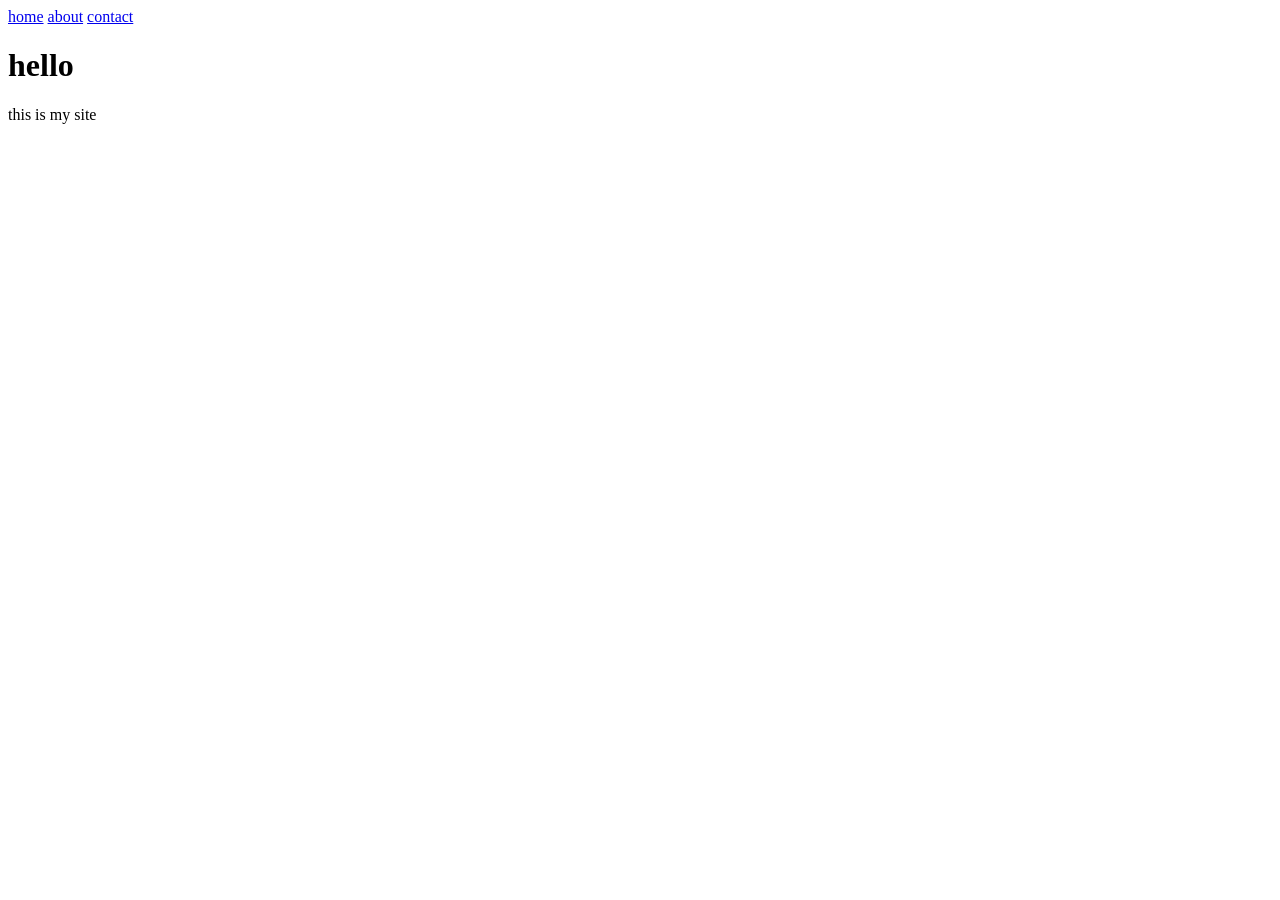
==== index.html @ ae090943 "Create index.html" ====
<!DOCTYPE html>
<html lang="en">
<head>
  <meta charset="UTF-8" />
  <meta name="viewport" content="width=device-width, initial-scale=1.0" />
  <title>My Site</title>
  <link rel="stylesheet" href="style.css" />
</head>
<body>
  <header>
    <nav>
      <a href="./index.html">home</a>
      <a href="./about.html">about</a>
      <a href="./contact.html">contact</a>
    </nav>
  </header>

  <main>
    <h1>hello</h1>
    <p>this is my site</p>
  </main>
</body>
</html>
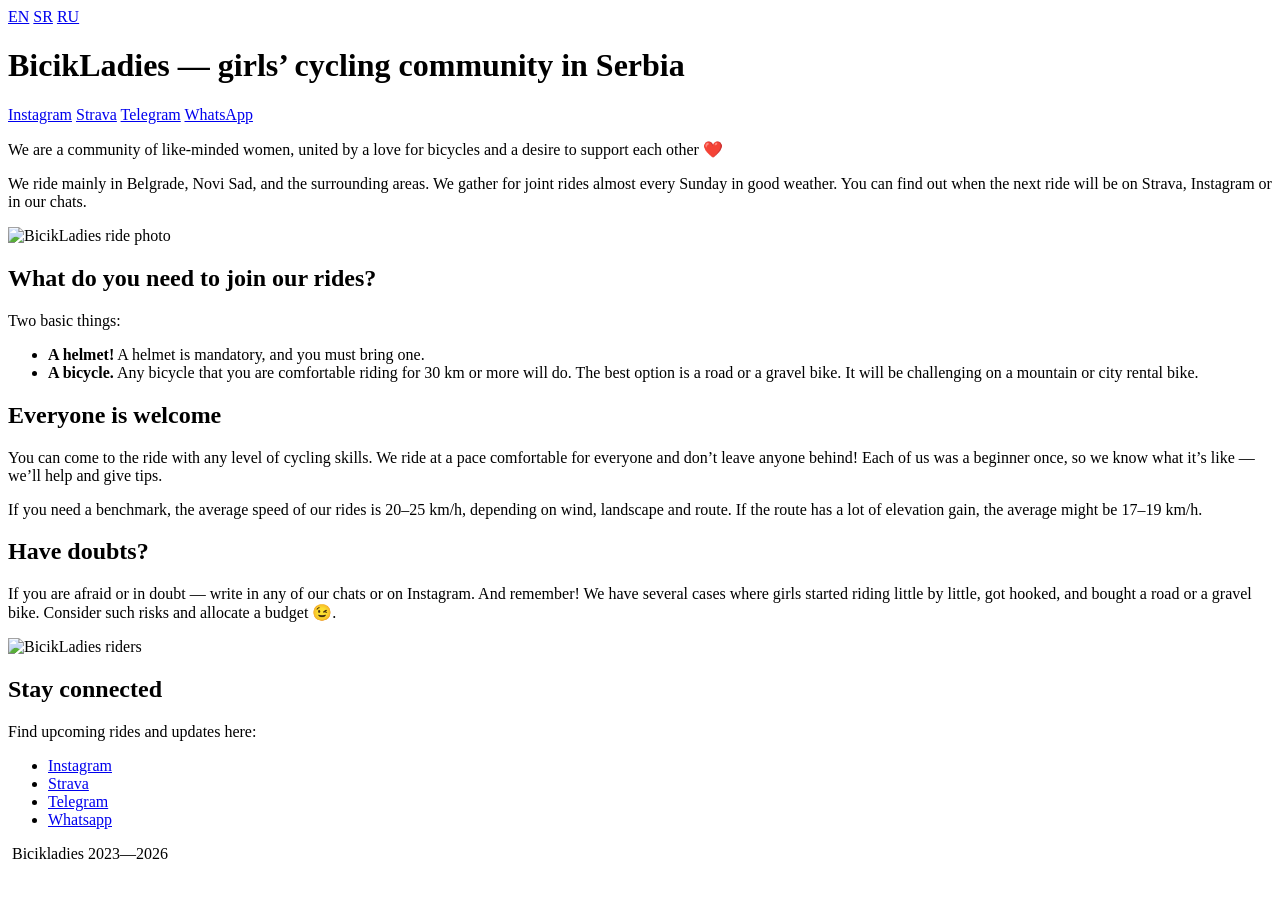
==== commit 6e392979: "Update index.html" ====
--- a/index.html
+++ b/index.html
@@ -3,21 +3,123 @@
 <head>
   <meta charset="UTF-8" />
   <meta name="viewport" content="width=device-width, initial-scale=1.0" />
-  <title>My Site</title>
-  <link rel="stylesheet" href="style.css" />
+  <title>Bicikladies — girls cycling community in Serbia</title>
+  <link rel="stylesheet" href="style_updated.css" />
 </head>
 <body>
-  <header>
-    <nav>
-      <a href="./index.html">home</a>
-      <a href="./about.html">about</a>
-      <a href="./contact.html">contact</a>
-    </nav>
-  </header>
+  <div class="site-shell">
+    <div class="page">
+      <div class="top-bar">
+  <div class="lang-switch">
+    <a href="#">EN</a>
+    <a href="#">SR</a>
+    <a href="#">RU</a>
+  </div>
+</div>
+      <div class="hero-top">
+        <h1>
+          BicikLadies — girls’ cycling community in Serbia
+        </h1>
+      </div>
 
-  <main>
-    <h1>hello</h1>
-    <p>this is my site</p>
-  </main>
+      <nav class="social-bar" aria-label="Social links">
+        <a href="https://www.instagram.com/" target="_blank" rel="noopener">Instagram</a>
+        <a href="https://strava.com/" target="_blank" rel="noopener">Strava</a>
+        <a href="https://telegram.org/" target="_blank" rel="noopener">Telegram</a>
+        <a href="https://chat.whatsapp.com/" target="_blank" rel="noopener">WhatsApp</a>
+      </nav>
+
+      <section class="content-block intro-grid">
+        <div class="intro-copy">
+          <p class="lead">
+            We are a community of like-minded women, united by a love for bicycles
+            and a desire to support each other ❤️
+          </p>
+          <p>
+            We ride mainly in Belgrade, Novi&nbsp;Sad, and the surrounding areas. We
+            gather for joint rides almost every Sunday in good weather. You can find
+            out when the next ride will be on Strava, Instagram or in our chats.
+          </p>
+        </div>
+
+        <div class="image-stack" aria-label="BicikLadies photos">
+          <img
+            src="https://bicikladies.notion.site/image/attachment%3Acf7b9eba-281f-4e4b-9120-daaa5ef73f52%3A240908_364.jpg?table=block&id=18e258d0-adf7-803c-8dce-f926b3d8a2f4&spaceId=b05e53b5-fd3f-46c0-882f-3cbda869dce5&width=1410&userId=&cache=v2"
+            alt="BicikLadies ride photo"
+          />
+        </div>
+      </section>
+
+      <section class="content-block card-section">
+        <div class="section-heading">
+          <h2>What do you need to join our rides?</h2>
+          <p>Two basic things:</p>
+        </div>
+
+        <ul class="feature-list">
+          <li class="feature-card">
+            <strong>A helmet!</strong> A helmet is mandatory, and you must bring
+            one.
+          </li>
+          <li class="feature-card">
+            <strong>A bicycle.</strong> Any bicycle that you are comfortable
+            riding for 30&nbsp;km or more will do. The best option is a road or a
+            gravel bike. It will be challenging on a mountain or city rental bike.
+          </li>
+        </ul>
+      </section>
+
+      <section class="content-block text-card">
+        <h2>Everyone is welcome</h2>
+        <p>
+          You can come to the ride with any level of cycling skills. We ride at
+          a pace comfortable for everyone and don’t leave anyone behind! Each of
+          us was a beginner once, so we know what it’s like — we’ll help and give
+          tips.
+        </p>
+        <p>
+          If you need a benchmark, the average speed of our rides is 20–25&nbsp;km/h,
+          depending on wind, landscape and route. If the route has a lot of
+          elevation gain, the average might be 17–19&nbsp;km/h.
+        </p>
+      </section>
+
+      <section class="content-block doubt-grid">
+        <div class="text-card accent-card">
+          <h2>Have doubts?</h2>
+          <p>
+            If you are afraid or in doubt — write in any of our chats or on
+            Instagram. And remember! We have several cases where girls started
+            riding little by little, got hooked, and bought a road or a gravel
+            bike. Consider such risks and allocate a budget 😉.
+          </p>
+        </div>
+
+        <div class="single-image">
+          <img
+            src="https://bicikladies.notion.site/image/attachment%3A79bc70c9-be08-4e62-9ed8-7cbb1b602723%3Aimage.png?table=block&id=18e258d0-adf7-8068-8d25-cfe464613ccd&spaceId=b05e53b5-fd3f-46c0-882f-3cbda869dce5&width=1410&userId=&cache=v2"
+            alt="BicikLadies riders"
+          />
+        </div>
+      </section>
+
+      <section class="content-block connect-card">
+        <h2>Stay connected</h2>
+        <p>
+          Find upcoming rides and updates here:
+        </p>
+        <ul class="links">
+          <li><a href="https://www.instagram.com/" target="_blank" rel="noopener">Instagram</a></li>
+          <li><a href="https://strava.com/" target="_blank" rel="noopener">Strava</a></li>
+          <li><a href="https://telegram.org/" target="_blank" rel="noopener">Telegram</a></li>
+          <li><a href="https://chat.whatsapp.com/" target="_blank" rel="noopener">Whatsapp</a></li>
+        </ul>
+      </section>
+
+      <footer>
+        &nbsp;Bicikladies&nbsp;2023—2026
+      </footer>
+    </div>
+  </div>
 </body>
 </html>
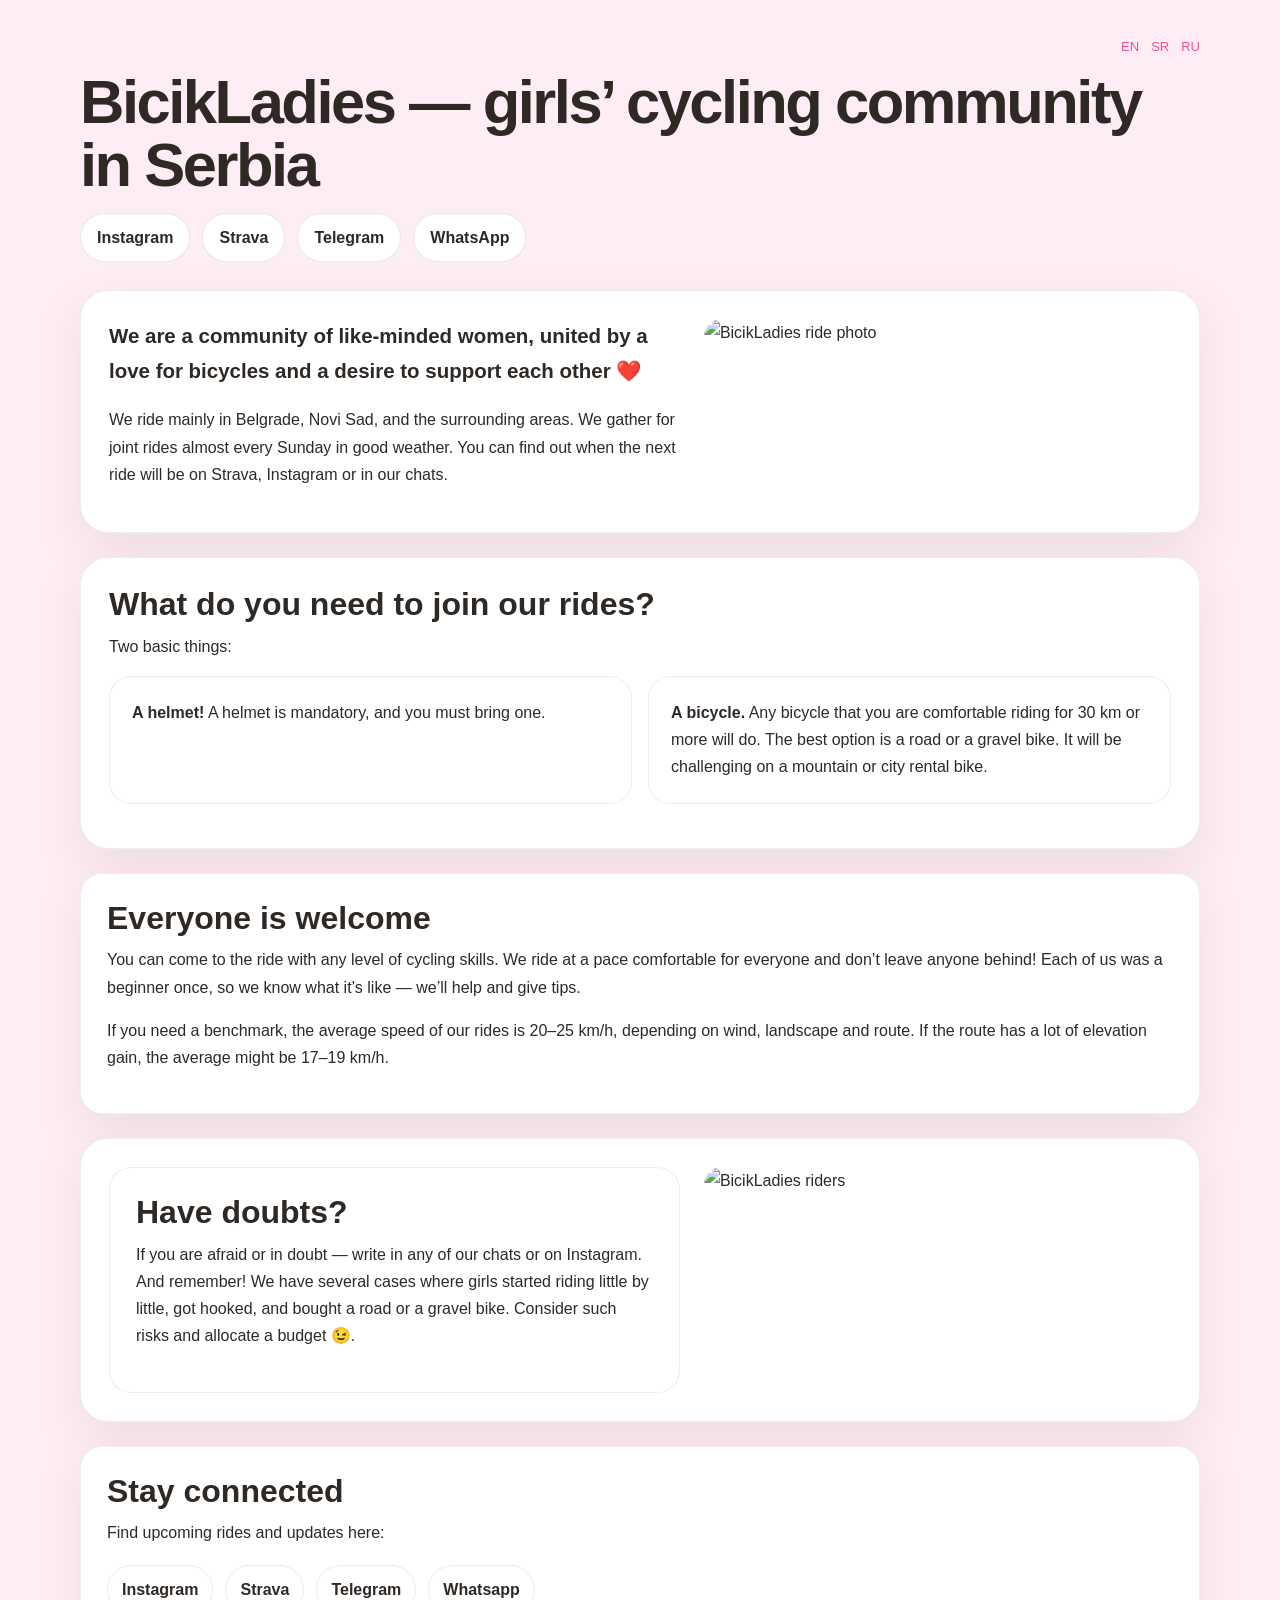
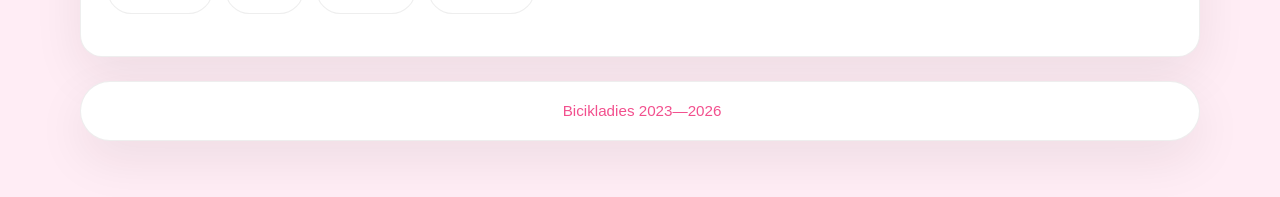
==== commit fddac303: "Update index.html" ====
--- a/index.html
+++ b/index.html
@@ -4,7 +4,7 @@
   <meta charset="UTF-8" />
   <meta name="viewport" content="width=device-width, initial-scale=1.0" />
   <title>Bicikladies — girls cycling community in Serbia</title>
-  <link rel="stylesheet" href="style_updated.css" />
+  <link rel="stylesheet" href="styles.css" />
 </head>
 <body>
   <div class="site-shell">
--- a/styles.css
+++ b/styles.css
@@ -0,0 +1,293 @@
+:root {
+  --bg: #ffedf5;
+  --paper: #ffffff;
+  --paper-soft: #ffffff;
+  --text: #2f2925;
+  --muted: #6f665f;
+  --line: rgba(47, 41, 37, 0.08);
+  --accent: #f2508e;
+  --shadow: 0 18px 50px rgba(34, 28, 24, 0.08);
+  --radius-xl: 28px;
+  --radius-lg: 22px;
+  --radius-md: 16px;
+}
+
+* {
+  box-sizing: border-box;
+}
+
+body {
+  margin: 0;
+  padding: 0;
+  font-family: Inter, -apple-system, BlinkMacSystemFont, 'Segoe UI', Roboto,
+    Oxygen, Ubuntu, Cantarell, 'Open Sans', 'Helvetica Neue', sans-serif;
+  background: var(--bg);
+  color: var(--text);
+  line-height: 1.7;
+}
+
+img {
+  display: block;
+  width: 100%;
+  height: 100%;
+  object-fit: cover;
+}
+
+.site-shell {
+  padding: 36px 18px 56px;
+}
+
+.page {
+  max-width: 1120px;
+  margin: 0 auto;
+}
+
+/* HERO */
+
+.hero-top {
+  display: flex;
+  justify-content: space-between;
+  align-items: flex-start;
+  gap: 20px;
+  margin-bottom: 16px;
+  flex-wrap: nowrap;
+}
+
+.hero-top h1 {
+  flex: 1;
+  min-width: 0;
+}
+
+/* LANGUAGE */
+
+.top-bar {
+  display: flex;
+  justify-content: flex-end;
+  margin-bottom: 12px;
+}
+
+.lang-switch {
+  display: flex;
+  gap: 12px;
+  font-size: 13px;
+}
+
+.lang-switch a {
+  text-decoration: none;
+  color: var(--accent);
+  font-weight: 500;
+}
+
+.lang-switch a:hover {
+  opacity: 0.6;
+}
+
+/* SUPPORT */
+
+.support-button {
+  display: inline-flex;
+  align-items: center;
+  justify-content: center;
+  padding: 12px 20px;
+  background: #111;
+  color: white;
+  text-decoration: none;
+  border-radius: 999px;
+  border: none;
+  font-size: 14px;
+  transition: all 0.2s ease;
+  white-space: nowrap;
+  flex-shrink: 0;
+}
+
+.support-button:hover {
+  background: var(--accent);
+}
+
+/* SOCIAL */
+
+.social-bar {
+  display: flex;
+  flex-wrap: wrap;
+  gap: 12px;
+  margin: 0 0 28px;
+}
+
+.social-bar a {
+  display: inline-flex;
+  align-items: center;
+  justify-content: center;
+  min-height: 44px;
+  padding: 10px 16px;
+  border-radius: 999px;
+  border: 1px solid rgba(47, 41, 37, 0.1);
+  background: #fff;
+  color: var(--text);
+  text-decoration: none;
+  font-weight: 600;
+  transition: all 0.2s ease;
+}
+
+.social-bar a:hover {
+  color: var(--accent);
+  border-color: var(--accent);
+}
+
+/* CONTENT */
+
+.content-block,
+footer {
+  background: #ffffff;
+  border: 1px solid var(--line);
+  box-shadow: var(--shadow);
+}
+
+.content-block {
+  border-radius: var(--radius-xl);
+  padding: 28px;
+  margin-bottom: 24px;
+}
+
+h1 {
+  margin: 0;
+  font-size: clamp(2.4rem, 4.8vw, 4.6rem);
+  line-height: 1.03;
+  letter-spacing: -0.04em;
+}
+
+h2 {
+  margin: 0 0 10px;
+  font-size: clamp(1.55rem, 2.5vw, 2.15rem);
+  line-height: 1.15;
+}
+
+.lead {
+  margin: 0 0 18px;
+  font-size: 1.28rem;
+  font-weight: 600;
+}
+
+p {
+  margin: 0 0 16px;
+}
+
+/* GRID */
+
+.intro-grid,
+.doubt-grid {
+  display: grid;
+  grid-template-columns: minmax(0, 1.1fr) minmax(320px, 0.9fr);
+  gap: 24px;
+}
+
+.image-stack {
+  display: grid;
+  gap: 16px;
+}
+
+.image-stack img,
+.single-image img {
+  border-radius: calc(var(--radius-xl) - 10px);
+}
+
+/* CARDS */
+
+.feature-list {
+  display: grid;
+  grid-template-columns: repeat(2, 1fr);
+  gap: 16px;
+  list-style: none;
+  padding: 0;
+}
+
+.feature-card {
+  padding: 22px;
+  border-radius: var(--radius-lg);
+  background: #ffffff;
+  border: 1px solid var(--line);
+}
+
+.text-card,
+.connect-card {
+  padding: 26px;
+  border-radius: var(--radius-lg);
+  background: #ffffff;
+  border: 1px solid var(--line);
+}
+
+/* LINKS */
+
+.links {
+  display: flex;
+  flex-wrap: wrap;
+  gap: 12px;
+  margin-top: 18px;
+  list-style: none;
+  padding: 0;
+}
+
+.links a {
+  display: inline-flex;
+  align-items: center;
+  justify-content: center;
+  min-height: 42px;
+  padding: 10px 14px;
+  border-radius: 999px;
+  background: #ffffff;
+  border: 1px solid var(--line);
+  color: var(--text);
+  text-decoration: none;
+  font-weight: 600;
+  transition: all 0.2s ease;
+}
+
+.links a:hover {
+  color: var(--accent);
+  border-color: var(--accent);
+}
+
+/* FOOTER */
+
+footer {
+  border-radius: 999px;
+  padding: 16px 22px;
+  text-align: center;
+  color: #f2508e;
+  font-size: 0.95rem;
+}
+
+/* RESPONSIVE */
+
+@media (max-width: 900px) {
+  .intro-grid,
+  .doubt-grid,
+  .feature-list {
+    grid-template-columns: 1fr;
+  }
+}
+
+@media (max-width: 768px) {
+  .hero-top {
+    flex-direction: column;
+  }
+}
+
+@media (max-width: 640px) {
+  .site-shell {
+    padding: 18px 12px 32px;
+  }
+
+  .content-block {
+    padding: 22px;
+  }
+
+  .feature-card,
+  .text-card,
+  .connect-card {
+    padding: 20px;
+  }
+
+  .lead {
+    font-size: 1.12rem;
+  }
+}
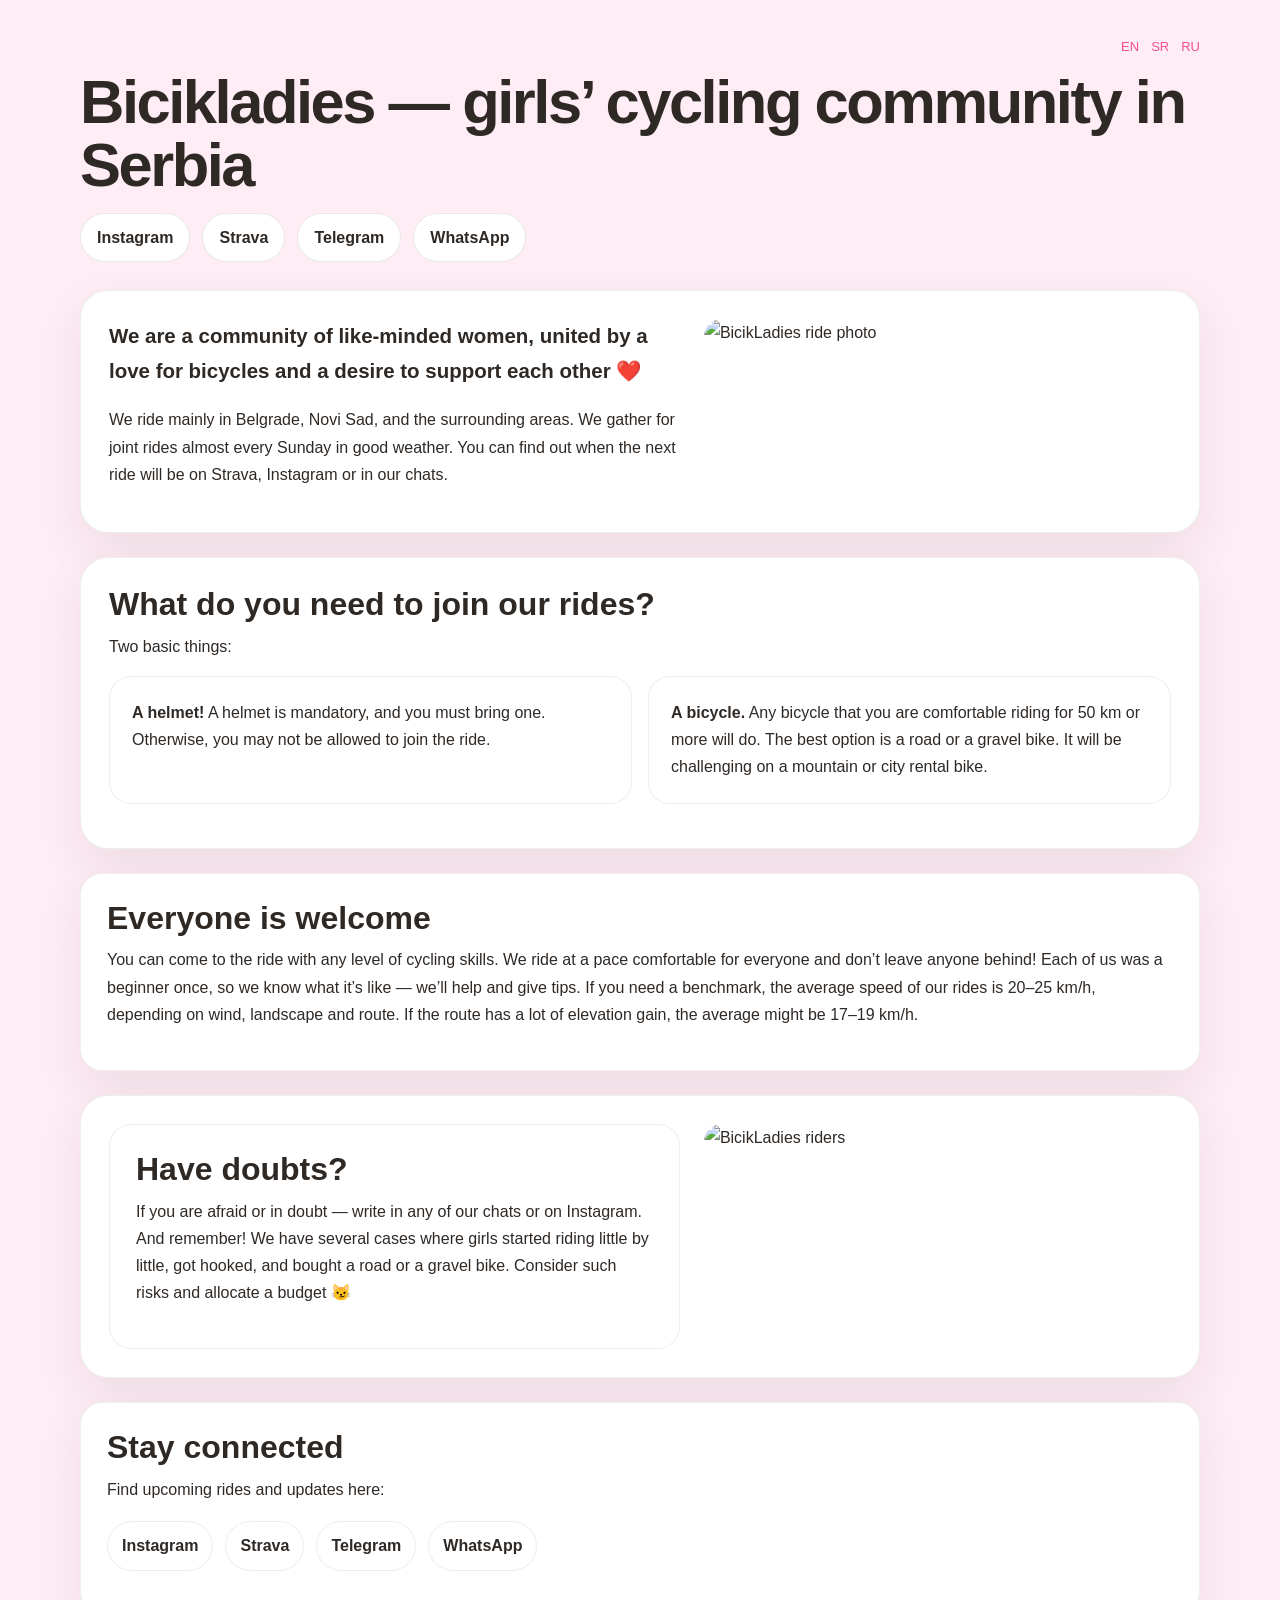
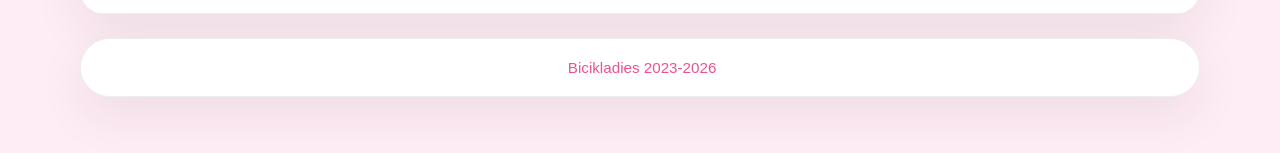
==== commit e7bb8f38: "Update index.html" ====
--- a/index.html
+++ b/index.html
@@ -11,22 +11,22 @@
     <div class="page">
       <div class="top-bar">
   <div class="lang-switch">
-    <a href="#">EN</a>
-    <a href="#">SR</a>
-    <a href="#">RU</a>
+    <a href="/">EN</a>
+    <a href="/sr">SR</a>
+    <a href="/ru">RU</a>
   </div>
 </div>
       <div class="hero-top">
         <h1>
-          BicikLadies — girls’ cycling community in Serbia
+          Bicikladies — girls’ cycling community in Serbia
         </h1>
       </div>
 
       <nav class="social-bar" aria-label="Social links">
-        <a href="https://www.instagram.com/" target="_blank" rel="noopener">Instagram</a>
-        <a href="https://strava.com/" target="_blank" rel="noopener">Strava</a>
-        <a href="https://telegram.org/" target="_blank" rel="noopener">Telegram</a>
-        <a href="https://chat.whatsapp.com/" target="_blank" rel="noopener">WhatsApp</a>
+        <a href="https://www.instagram.com/bicikladies/" target="_blank" rel="noopener">Instagram</a>
+        <a href="https://www.strava.com/clubs/1158648" target="_blank" rel="noopener">Strava</a>
+        <a href="https://t.me/+d1mh5HyXvME1Mjli" target="_blank" rel="noopener">Telegram</a>
+        <a href="https://chat.whatsapp.com/FjNdLYyH7yo0ka97eKjAYQ" target="_blank" rel="noopener">WhatsApp</a>
       </nav>
 
       <section class="content-block intro-grid">
@@ -59,11 +59,11 @@
         <ul class="feature-list">
           <li class="feature-card">
             <strong>A helmet!</strong> A helmet is mandatory, and you must bring
-            one.
+            one. Otherwise, you may not be allowed to join the ride.
           </li>
           <li class="feature-card">
             <strong>A bicycle.</strong> Any bicycle that you are comfortable
-            riding for 30&nbsp;km or more will do. The best option is a road or a
+            riding for 50&nbsp;km or more will do. The best option is a road or a
             gravel bike. It will be challenging on a mountain or city rental bike.
           </li>
         </ul>
@@ -76,8 +76,7 @@
           a pace comfortable for everyone and don’t leave anyone behind! Each of
           us was a beginner once, so we know what it’s like — we’ll help and give
           tips.
-        </p>
-        <p>
+        
           If you need a benchmark, the average speed of our rides is 20–25&nbsp;km/h,
           depending on wind, landscape and route. If the route has a lot of
           elevation gain, the average might be 17–19&nbsp;km/h.
@@ -91,7 +90,7 @@
             If you are afraid or in doubt — write in any of our chats or on
             Instagram. And remember! We have several cases where girls started
             riding little by little, got hooked, and bought a road or a gravel
-            bike. Consider such risks and allocate a budget 😉.
+            bike. Consider such risks and allocate a budget 😼
           </p>
         </div>
 
@@ -109,15 +108,15 @@
           Find upcoming rides and updates here:
         </p>
         <ul class="links">
-          <li><a href="https://www.instagram.com/" target="_blank" rel="noopener">Instagram</a></li>
-          <li><a href="https://strava.com/" target="_blank" rel="noopener">Strava</a></li>
-          <li><a href="https://telegram.org/" target="_blank" rel="noopener">Telegram</a></li>
-          <li><a href="https://chat.whatsapp.com/" target="_blank" rel="noopener">Whatsapp</a></li>
+          <li><a href="https://www.instagram.com/bicikladies/" target="_blank" rel="noopener">Instagram</a></li>
+          <li><a href="https://www.strava.com/clubs/1158648" target="_blank" rel="noopener">Strava</a></li>
+          <li><a href="https://t.me/+d1mh5HyXvME1Mjli" target="_blank" rel="noopener">Telegram</a></li>
+          <li><a href="https://chat.whatsapp.com/FjNdLYyH7yo0ka97eKjAYQ" target="_blank" rel="noopener">WhatsApp</a></li>
         </ul>
       </section>
 
       <footer>
-        &nbsp;Bicikladies&nbsp;2023—2026
+        &nbsp;Bicikladies&nbsp;2023-2026
       </footer>
     </div>
   </div>
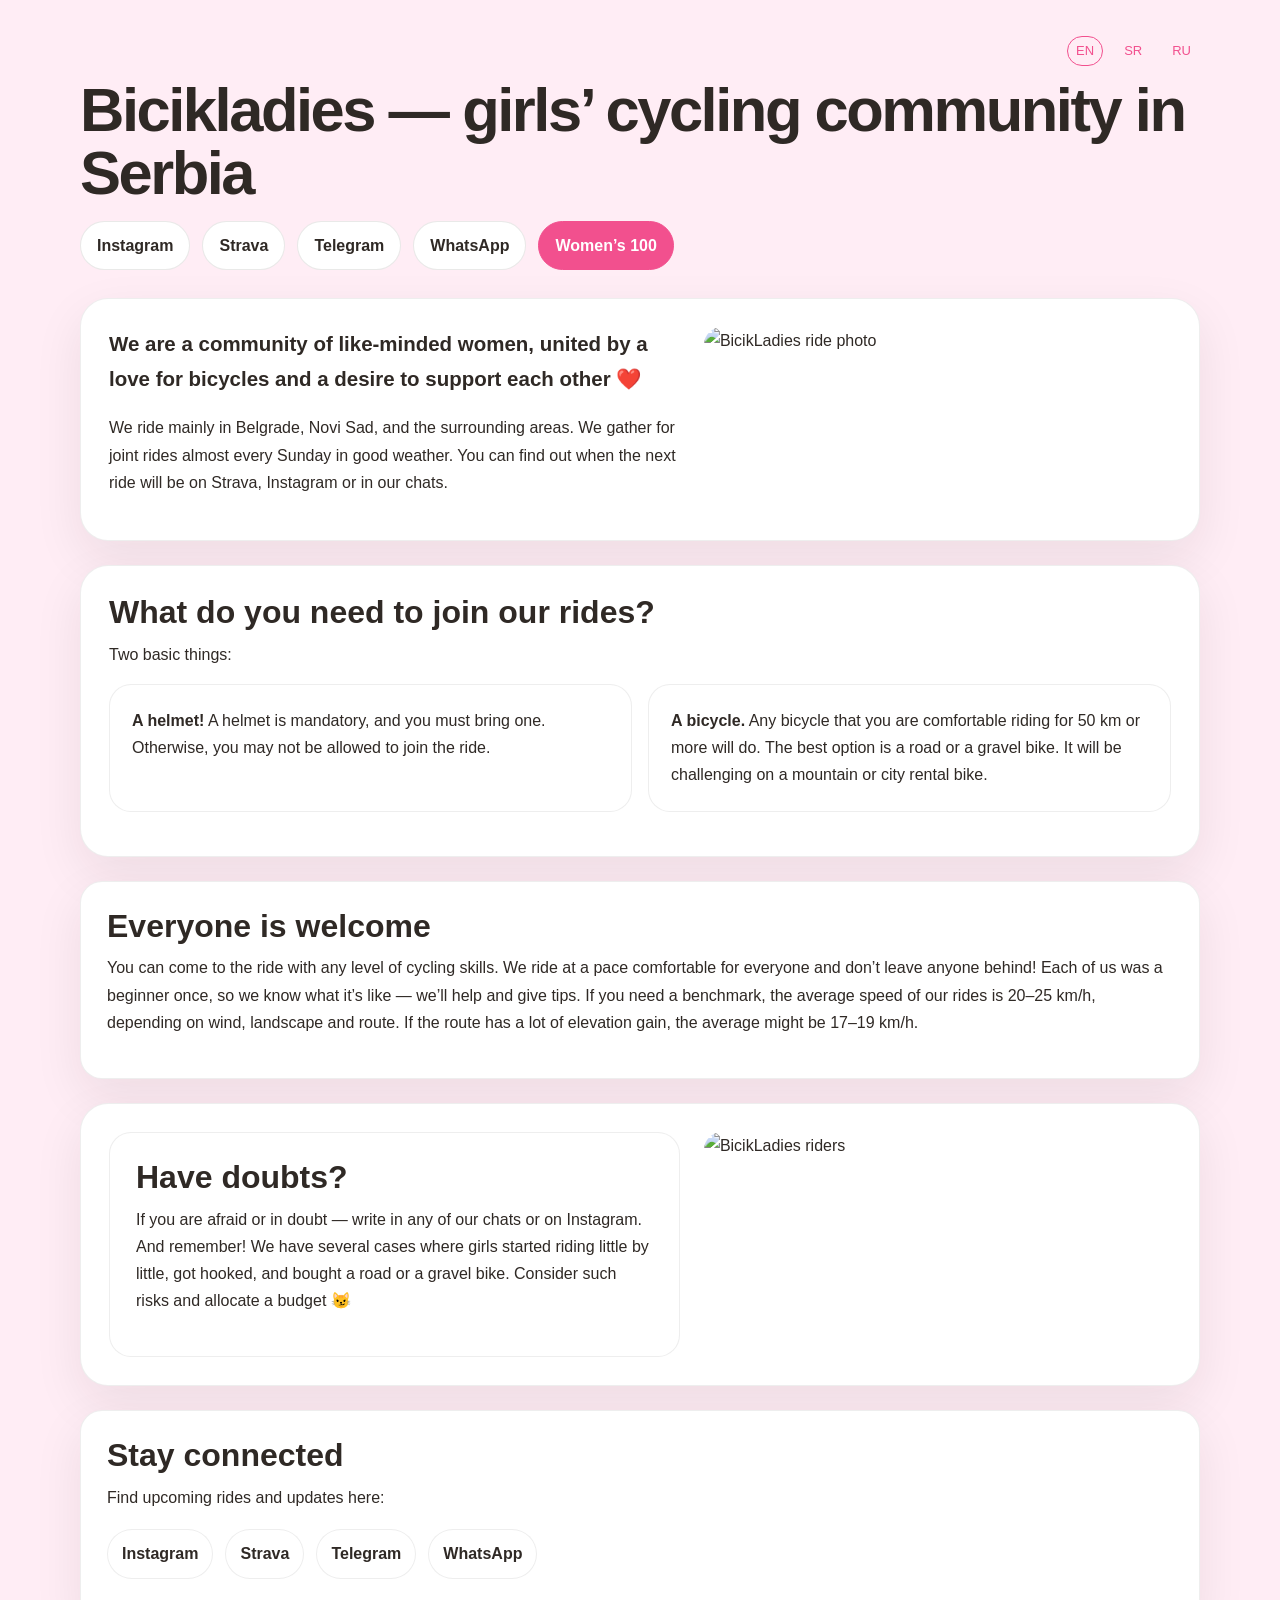
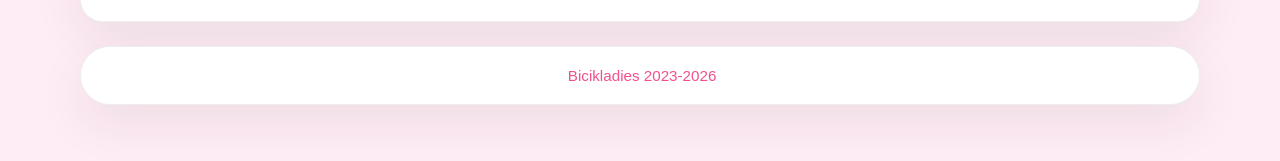
==== commit 45486aa1: "Add multilingual Women's 100 pages" ====
--- a/index.html
+++ b/index.html
@@ -5,13 +5,23 @@
   <meta name="viewport" content="width=device-width, initial-scale=1.0" />
   <title>Bicikladies — girls cycling community in Serbia</title>
   <link rel="stylesheet" href="styles.css" />
+    <!-- Google tag (gtag.js) -->
+<script async src="https://www.googletagmanager.com/gtag/js?id=G-4SY0VFTHNB"></script>
+<script>
+  window.dataLayer = window.dataLayer || [];
+  function gtag(){dataLayer.push(arguments);}
+  gtag('js', new Date());
+
+  gtag('config', 'G-4SY0VFTHNB');
+</script>
+<link rel="icon" href="/favicon.ico" />
 </head>
 <body>
   <div class="site-shell">
     <div class="page">
       <div class="top-bar">
   <div class="lang-switch">
-    <a href="/">EN</a>
+    <a href="/" aria-current="page">EN</a>
     <a href="/sr">SR</a>
     <a href="/ru">RU</a>
   </div>
@@ -27,6 +37,7 @@
         <a href="https://www.strava.com/clubs/1158648" target="_blank" rel="noopener">Strava</a>
         <a href="https://t.me/+d1mh5HyXvME1Mjli" target="_blank" rel="noopener">Telegram</a>
         <a href="https://chat.whatsapp.com/FjNdLYyH7yo0ka97eKjAYQ" target="_blank" rel="noopener">WhatsApp</a>
+        <a class="event-link" href="/en/womens100/">Women’s 100</a>
       </nav>
 
       <section class="content-block intro-grid">
--- a/styles.css
+++ b/styles.css
@@ -73,9 +73,16 @@
 }
 
 .lang-switch a {
+  padding: 3px 8px;
+  border: 1px solid transparent;
+  border-radius: 999px;
   text-decoration: none;
   color: var(--accent);
   font-weight: 500;
+}
+
+.lang-switch a[aria-current="page"] {
+  border-color: var(--accent);
 }
 
 .lang-switch a:hover {
@@ -133,6 +140,13 @@
   border-color: var(--accent);
 }
 
+.social-bar a.event-link,
+.social-bar a.event-link:hover {
+  background: var(--accent);
+  color: #fff;
+  border-color: var(--accent);
+}
+
 /* CONTENT */
 
 .content-block,
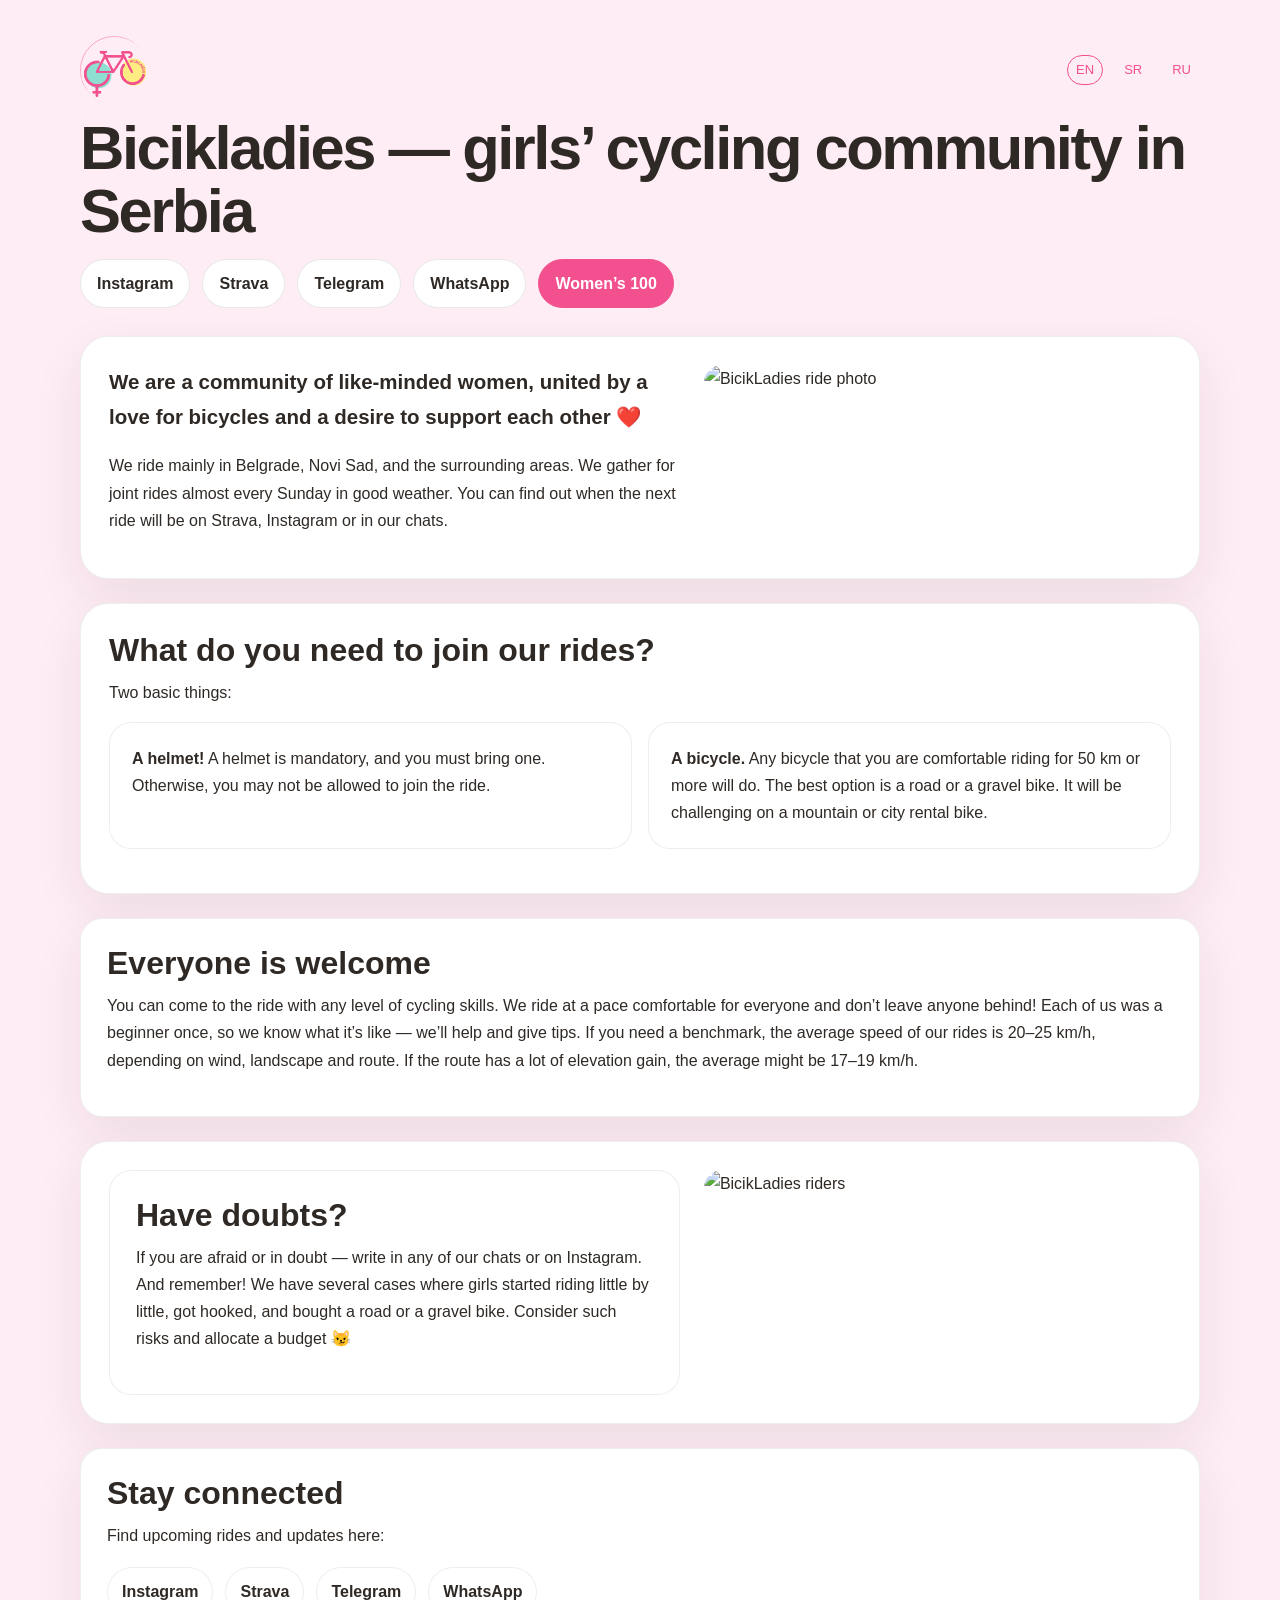
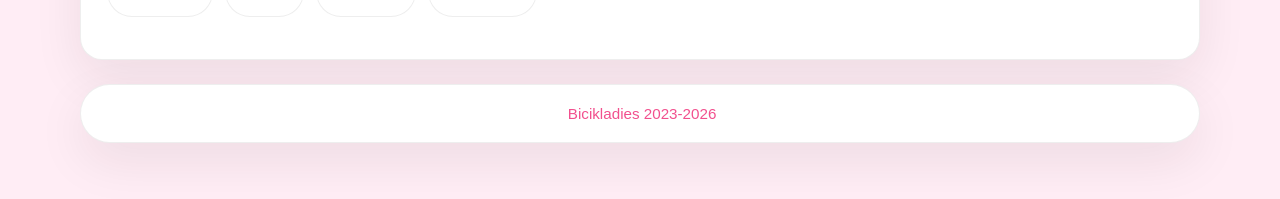
==== commit 96a41b5b: "Add Bicikladies logo to all pages" ====
--- a/index.html
+++ b/index.html
@@ -20,6 +20,9 @@
   <div class="site-shell">
     <div class="page">
       <div class="top-bar">
+  <a class="site-logo-link" href="/" aria-label="Bicikladies home">
+    <img class="site-logo" src="/assets/bicikladies-logo.png" alt="Bicikladies" />
+  </a>
   <div class="lang-switch">
     <a href="/" aria-current="page">EN</a>
     <a href="/sr">SR</a>
--- a/styles.css
+++ b/styles.css
@@ -62,8 +62,31 @@
 
 .top-bar {
   display: flex;
-  justify-content: flex-end;
+  align-items: center;
+  justify-content: space-between;
+  min-height: 68px;
   margin-bottom: 12px;
+}
+
+.site-logo-link {
+  display: block;
+  flex: 0 0 auto;
+  width: 68px;
+  height: 68px;
+  border: 1px solid rgba(242, 80, 142, 0.45);
+  border-radius: 50%;
+  transition: transform 0.2s ease;
+}
+
+.site-logo-link:hover {
+  transform: translateY(-2px);
+}
+
+.site-logo {
+  width: 68px;
+  height: 68px;
+  border-radius: 50%;
+  object-fit: contain;
 }
 
 .lang-switch {
@@ -287,6 +310,16 @@
 }
 
 @media (max-width: 640px) {
+  .top-bar {
+    min-height: 56px;
+  }
+
+  .site-logo-link,
+  .site-logo {
+    width: 56px;
+    height: 56px;
+  }
+
   .site-shell {
     padding: 18px 12px 32px;
   }
